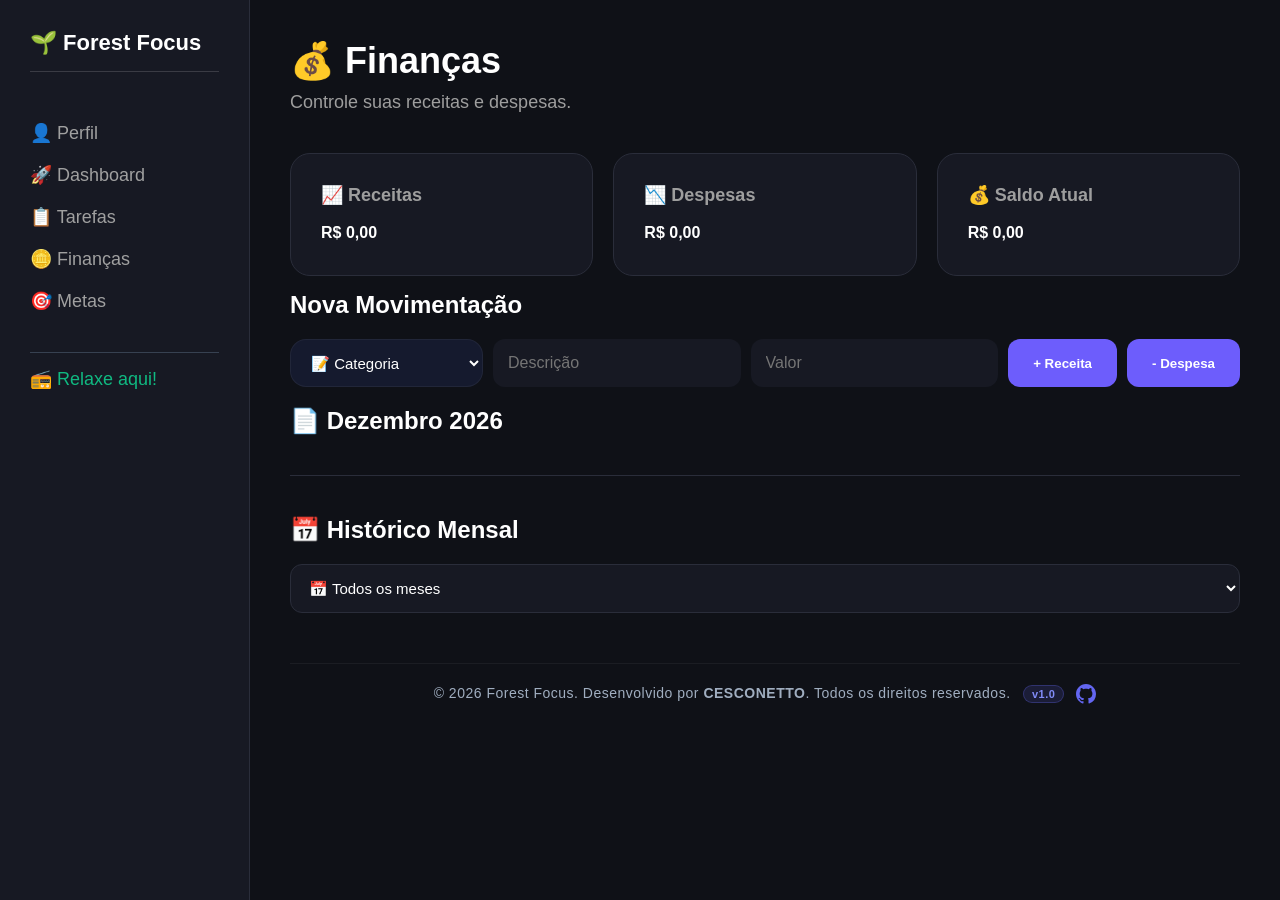
==== pages/financas.html @ 8138f06d "Versao 1.0 Forest Focus" ====
<!DOCTYPE html>
<html lang="pt-BR">
<head>
  <meta charset="UTF-8">
  <meta name="viewport" content="width=device-width, initial-scale=1.0">
  <title>Finanças - Forest Focus</title>
  <link rel="icon" type="image/png" href="../assets/img/favicon.png">
  <link rel="stylesheet" href="../assets/css/style.css">
</head>
<body>

  <div class="container">

    <aside class="sidebar">
      <h2>🌱 Forest Focus</h2>
      <nav>
        <a href="perfil.html">👤 Perfil</a>
        <a href="index.html">🚀 Dashboard</a>
        <a href="tarefas.html">📋 Tarefas</a>
        <a href="financas.html">🪙 Finanças</a>
        <a href="metas.html">🎯 Metas</a>

        <a href="https://www.youtube.com/watch?v=WpcsGddAj6o" target="_blank" style="margin-top: 20px; color: #10b981; border-top: 1px solid #374151; padding-top: 15px;">
          📻 Relaxe aqui!
        </a>
      </nav>
    </aside>

    <main class="main-content">
      <header>
        <h1>💰 Finanças</h1>
        <p>Controle suas receitas e despesas.</p>
      </header>

      <section class="cards">
        <div class="card">
          <h3>📈 Receitas</h3>
          <p id="incomeTotal">R$ 0,00</p>
        </div>
        <div class="card">
          <h3>📉 Despesas</h3>
          <p id="expenseTotal">R$ 0,00</p>
        </div>
        <div class="card">
          <h3>💰 Saldo Atual</h3>
          <p id="financeBalance">R$ 0,00</p>
        </div>
      </section>

      <section class="tasks">
        <h2>Nova Movimentação</h2>
        <div class="task-input">
          <select id="financeCategory">
            <option value="" selected disabled>📝 Categoria</option>
            <option value="Salário">💰 Salário</option>
            <option value="Extra">💵 Ganhos extras</option>
            <option value="Investimentos">📊 Investimentos</option>
            <option value="Fixo">🎯 Contas fixas</option>
            <option value="Moradia">🏠 Moradia</option>
            <option value="Mercado">🛒 Mercado</option>
            <option value="Alimentação">🍔 Alimentação</option>
            <option value="Saúde">❤️ Saúde</option>
            <option value="Educação">🎓 Educação</option>
            <option value="Transporte">🚌 Transporte</option>
            <option value="Lazer">🎮 Lazer</option>
            <option value="Pix">💲 Pix</option>
            <option value="Cartão de crédito">💳 Cartão de crédito</option>
            <option value="Outros">📦 Outros</option>
          </select>
          
          <input type="text" id="financeDescription" placeholder="Descrição">
          <input type="number" id="financeValue" placeholder="Valor">
          
          <button type="button" onclick="addIncome()">+ Receita</button>
          <button type="button" onclick="addExpense()">- Despesa</button>
        </div>
      </section>  

      <section class="tasks">
        <h2 id="currentMonthTitle">📄 Últimos Lançamentos</h2>
        <div id="financeHistory"></div>
        <button id="toggleFinanceHistory" onclick="toggleFinanceHistory()">
          <span id="toggleFinanceIcon">▼</span>
          <span id="toggleFinanceText">Mostrar mais</span>
        </button>
      </section>

      <div class="section-divider"></div>

      <section class="tasks">
        <h2>📅 Histórico Mensal</h2>
        <select id="monthFilter" onchange="renderMonthlyHistory()">
          <option value="all">📅 Todos os meses</option>
        </select>
        <div id="monthlyHistory"></div>
      </section>

      <footer class="main-footer" style="display: flex; justify-content: center; align-items: center; gap: 12px; padding: 20px 0; margin-top: 30px; border-top: 1px solid rgba(255,255,255,0.05); flex-wrap: wrap; text-align: center;">
        <p style="margin: 0; color: #a0aec0; font-size: 14px;">
          &copy; 2026 Forest Focus. Desenvolvido por <strong>CESCONETTO</strong>. Todos os direitos reservados.
          <span style="display: inline-block; margin-left: 8px; font-size: 11px; background: rgba(99, 102, 241, 0.15); color: #818cf8; padding: 2px 8px; border-radius: 12px; font-weight: 600; border: 1px solid rgba(99, 102, 241, 0.3);">v1.0</span>
        </p>
        
        <a href="https://github.com/ViniCesco" target="_blank" title="Ver meu GitHub" style="display: flex; align-items: center; text-decoration: none; transition: transform 0.2s ease;" onmouseover="this.style.transform='translateY(-2px)'" onmouseout="this.style.transform='translateY(0)'">
          <svg height="20" width="20" viewBox="0 0 16 16" fill="#6366f1" style="cursor: pointer; transition: fill 0.2s;" onmouseover="this.style.fill='#818cf8'" onmouseout="this.style.fill='#6366f1'">
            <path d="M8 0C3.58 0 0 3.58 0 8c0 3.54 2.29 6.53 5.47 7.59.4.07.55-.17.55-.38 0-.19-.01-.82-.01-1.49-2.01.37-2.53-.49-2.69-.94-.09-.23-.48-.94-.82-1.13-.28-.15-.68-.52-.01-.53.63-.01 1.08.58 1.23.82.72 1.21 1.87.87 2.33.66.07-.52.28-.87.51-1.07-1.78-.2-3.64-.89-3.64-3.95 0-.87.31-1.59.82-2.15-.08-.2-.36-1.02.08-2.12 0 0 .67-.21 2.2.82.64-.18 1.32-.27 2-.27.68 0 1.36.09 2 .27 1.53-1.04 2.2-.82 2.2-.82.44 1.1.16 1.92.08 2.12.51.56.82 1.27.82 2.15 0 3.07-1.87 3.75-3.65 3.95.29.25.54.73.54 1.48 0 1.07-.01 1.93-.01 2.2 0 .21.15.46.55.38A8.013 8.013 0 0016 8c0-4.42-3.58-8-8-8z"></path>
          </svg>
        </a>
      </footer>

    </main>
  </div>

  <script src="../assets/js/financas.js"></script>
</body>
</html>
---- assets/css/style.css ----
/* ========================================
   1. CONFIGURAÇÕES GERAIS E VARIÁVEIS
======================================== */
:root {
  --bg-main: #0f1117;
  --bg-card: #171923;
  --bg-select: #151a2e;
  --border-color: #2a2d3a;
  --primary: #4f46e5;
  --primary-hover: #6d5dfc;
  --success: #22c55e;
  --danger: #ef4444;
  --text-white: #ffffff;
  --text-muted: #a0a0a0;
  --text-label: #9e9e9e;
}

* {
  margin: 0;
  padding: 0;
  box-sizing: border-box;
  font-family: Arial, sans-serif;
}

body {
  background: var(--bg-main);
  color: var(--text-white);
}

.section-divider, hr {
  width: 100%;
  height: 1px;
  background: var(--border-color);
  border: none;
  margin: 40px 0;
}

hr {
  margin: 15px 0;
}

/* ========================================
   2. ESTRUTURA BASE E SIDEBAR
======================================== */
.container {
  display: flex;
  min-height: 100vh;
}

.main-content {
  flex: 1;
  padding: 40px;
}

header {
  margin-bottom: 40px;
}

header h1 {
  font-size: 36px;
  margin-bottom: 10px;
}

header p {
  color: var(--text-label);
  font-size: 18px;
}

.sidebar {
  width: 250px;
  background: var(--bg-card);
  padding: 30px;
  border-right: 1px solid var(--border-color);
}

.sidebar h2 {
  font-size: 22px;
  color: #ffffff;
  font-weight: 700;
  margin-bottom: 50px;
  white-space: nowrap;
  padding-bottom: 15px;
  border-bottom: 1px solid rgba(255, 255, 255, 0.15);
  display: block;
}

.sidebar nav {
  display: flex;
  flex-direction: column;
  gap: 20px;
}

.sidebar a {
  text-decoration: none;
  color: var(--text-muted);
  font-size: 18px;
  transition: transform 0.3s ease, color 0.3s ease;
}

.sidebar a:hover {
  color: var(--text-white);
  transform: translateX(5px);
}

/* ========================================
   3. CARDS DO PAINEL (DASHBOARD & METAS)
======================================== */
.cards {
  display: grid;
  grid-template-columns: repeat(3, 1fr);
  gap: 20px;
}

.card {
  background: var(--bg-card);
  padding: 30px;
  border-radius: 20px;
  border: 1px solid var(--border-color);
  transition: transform 0.3s ease, border-color 0.3s ease;
}

.card:hover {
  transform: translateY(-5px);
  border-color: var(--primary);
}

.card h3 {
  color: var(--text-label);
  margin-bottom: 15px;
  font-size: 18px;
}

.card p {
  font-weight: bold;
  line-height: 1.5;
}

.card-wide {
  grid-column: span 3;
}

.meta-empty {
  text-align: center;
  margin-top: 30px;
  color: var(--text-label);
}

/* ========================================
   4. FORMULÁRIOS E CAMPOS DE ENTRADA
======================================== */
.tasks {
  margin-top: 15px;
}

.tasks h2 {
  margin-bottom: 20px;
}

.task-input {
  display: flex;
  gap: 10px;
  margin-bottom: 20px;
}

.task-input input {
  flex: 1;
  padding: 15px;
  border: none;
  border-radius: 12px;
  background: var(--bg-card);
  color: var(--text-white);
  font-size: 16px;
}

.task-input input:focus {
  outline: 2px solid var(--primary);
}

.task-input select, 
#taskCategory, 
#taskPriority {
  height: 48px;
  padding: 0 16px;
  border: 1px solid rgba(255, 255, 255, 0.05);
  border-radius: 16px;
  background: var(--bg-select);
  color: var(--text-white);
  font-size: 15px;
  min-width: 180px;
  outline: none;
  cursor: pointer;
  transition: background 0.2s ease;
}

#taskPriority {
  min-width: 170px;
}

.task-input select:hover, 
#taskCategory:hover {
  background: #1b2240;
}

#taskCategory:focus {
  box-shadow: 0 0 0 2px rgba(109, 93, 252, 0.3);
}

.task-input button {
  height: 48px;
  padding: 0 25px;
  border: none;
  border-radius: 12px;
  background: var(--primary-hover);
  color: var(--text-white);
  font-weight: 600;
  cursor: pointer;
  transition: transform 0.3s ease;
}

.task-input button:hover {
  transform: scale(1.03);
}

/* ========================================
   5. LISTAGEM DE TAREFAS E CONTEÚDO
======================================== */
#taskList {
  list-style: none;
}

#taskList li {
  background: var(--bg-card);
  border: 1px solid var(--border-color);
  padding: 15px;
  border-radius: 12px;
  margin-bottom: 10px;
  display: flex;
  justify-content: space-between;
  align-items: center;
  transition: border-color 0.3s ease;
}

#taskList li:hover {
  border-color: var(--primary);
}

.check-container {
  display: flex;
  align-items: center;
  gap: 10px;
  cursor: pointer;
}

.check-container input {
  width: 18px;
  height: 18px;
}

.completed, .done {
  text-decoration: line-through;
  opacity: 0.5;
}

.task-tags {
  display: flex;
  gap: 6px;
  margin-bottom: 6px;
}

.task-category {
  display: inline-block;
  padding: 4px 10px;
  border-radius: 20px;
  background: rgba(124, 92, 255, 0.15);
  color: #a78bfa;
  font-size: 11px;
  font-weight: 600;
}

.task-priority {
  display: inline-block;
  padding: 4px 10px;
  border-radius: 20px;
  background: rgba(255, 255, 255, 0.08);
  font-size: 11px;
  font-weight: 600;
}

.task-actions {
  display: flex;
  gap: 10px;
}

.task-actions button, 
#taskList button {
  background: transparent;
  border: none;
  cursor: pointer;
  font-size: 18px;
  margin-left: 5px;
  transition: transform 0.2s ease;
}

#taskList button:hover {
  transform: scale(1.2);
}

/* ========================================
   6. MÓDULO GAMIFICAÇÃO & JARDIM FLORESTA
======================================= */
.progress-bar {
  width: 100%;
  height: 10px;
  margin-top: 15px;
  background: var(--border-color);
  border-radius: 999px;
  overflow: hidden;
}

#progressFill {
  width: 0%;
  height: 100%;
  background: var(--primary);
  transition: width 0.3s ease;
}

#plantStage {
  font-size: 56px;
  margin: 15px 0;
  text-align: center;
}

#plantProgress {
  margin-top: 5px;
  color: var(--text-muted);
  font-size: 16px;
  text-align: center;
}

#gardenArea {
  display: none;
  margin-top: 15px;
  font-size: 28px;
  line-height: 1.8;
}

#treeCounter, #levelText {
  font-size: 32px;
  text-align: center;
}

#levelFill {
  width: 0%;
  height: 100%;
  background: gold;
  transition: width 0.3s ease;
}

#xpText {
  font-size: 14px;
  text-align: center;
  margin-top: 10px;
  color: var(--text-muted);
}

#newDayButton, #toggleGardenButton {
  border: none;
  padding: 12px 20px;
  border-radius: 12px;
  color: var(--text-white);
  font-weight: bold;
  cursor: pointer;
  transition: transform 0.3s ease, opacity 0.3s ease;
}

#newDayButton {
  background: var(--success);
  margin-bottom: 20px;
}

#toggleGardenButton {
  width: 100%;
  margin-top: 15px;
  background: var(--primary);
}

#newDayButton:hover, #toggleGardenButton:hover {
  transform: translateY(-2px);
  opacity: 0.9;
}

/* ========================================
   7. MÓDULO FINANCEIRO
======================================== */
#monthFilter {
  width: 100%;
  padding: 14px;
  margin-bottom: 20px;
  border: 1px solid var(--border-color);
  border-radius: 12px;
  background: var(--bg-card);
  color: var(--text-white);
  font-size: 15px;
}

#monthFilter:focus {
  outline: none;
  border-color: var(--primary);
}

#financeMonth {
  color: var(--text-muted);
  font-size: 14px;
  margin-bottom: 10px;
}

.finance-label {
  color: #777;
  font-size: 13px;
  margin-top: 10px;
}

#balanceText {
  font-size: 30px;
  font-weight: bold;
  margin: 10px 0;
}

.finance-summary {
  border-top: 1px solid var(--border-color);
  margin-top: 15px;
  padding-top: 15px;
}

.income, #incomeText, .income-value {
  color: var(--success);
}

.expense, #expenseText, .expense-value {
  color: var(--danger);
}

#incomeText {
  margin-bottom: 8px;
}

.finance-description {
  color: var(--text-white);
  font-weight: bold;
  display: block;
}

.finance-date {
  color: var(--text-label);
  font-size: 12px;
  display: block;
  margin-top: 4px;
}

.income-value, .expense-value {
  font-weight: bold;
  display: block;
  margin-top: 10px;
}

#financeHistory {
  margin-top: 20px;
}

#financeHistory li {
  list-style: none;
  background: var(--bg-card);
  border: 1px solid var(--border-color);
  border-radius: 12px;
  padding: 15px;
  margin-bottom: 10px;
  display: flex;
  justify-content: space-between;
  align-items: center;
}

.delete-finance {
  background: transparent;
  border: none;
  color: var(--danger);
  cursor: pointer;
  font-size: 18px;
}

.month-card {
  background: var(--bg-card);
  border: 1px solid var(--border-color);
  border-radius: 15px;
  padding: 20px;
  margin-bottom: 15px;
}

.month-card h3 { margin-bottom: 10px; }
.month-card p { margin: 5px 0; }

.month-card summary, .smart-guide summary {
  cursor: pointer;
  color: var(--text-muted);
  user-select: none;
}

.month-card summary { margin-top: 10px; }

.month-details {
  margin-top: 15px;
}

.month-details p, .history-line {
  margin-bottom: 10px;
}

.history-line {
  display: flex;
  align-items: center;
  gap: 8px;
  margin: 8px 0;
  color: var(--text-white);
  font-size: 14px;
}

#toggleFinanceHistory {
  width: 100%;
  margin-top: 15px;
  padding: 12px 16px;
  background: var(--bg-card);
  border: 1px solid var(--border-color);
  color: var(--text-muted);
  border-radius: 12px;
  cursor: pointer;
  display: flex;
  align-items: center;
  justify-content: center;
  gap: 8px;
  font-weight: bold;
  transition: border-color 0.3s ease, color 0.3s ease, transform 0.3s ease;
}

#toggleFinanceHistory:hover {
  border-color: var(--primary);
  color: var(--text-white);
  transform: translateY(-2px);
}

/* ========================================
   8. COMPONENTES EXTRA (MÉTODO SMART)
======================================== */
.smart-guide {
  margin-top: 15px;
  margin-bottom: 40px;
  color: var(--text-muted);
}

.smart-content {
  margin-top: 10px;
  padding: 15px;
  border-radius: 12px;
  background: var(--bg-card);
  border: 1px solid var(--border-color);
}

/* ========================================
   9. RESPONSIVIDADE (MEDIA QUERIES)
======================================== */
@media (max-width: 1200px) {
  .cards {
    grid-template-columns: repeat(2, 1fr);
  }
}

@media (max-width: 768px) {
  .container {
    flex-direction: column;
  }

  .sidebar {
    width: 100%;
    border-right: none;
    border-bottom: 1px solid var(--border-color);
  }

  .cards {
    grid-template-columns: 1fr;
  }
  
  .card-wide {
    grid-column: span 1;
  }

  .task-input {
    flex-direction: column;
  }
  
  .task-input select, 
  #taskCategory, 
  #taskPriority {
    width: 100%;
  }
}

/* ========================================
   10. ESTILIZAÇÃO DO RODAPÉ (FOOTER)
======================================== */
.main-footer {
  margin-top: 40px;
  padding: 20px 0;
  border-top: 1px solid rgba(255, 255, 255, 0.05);
  text-align: center;
  width: 100%;
}

.main-footer p {
  color: #64748b;
  font-size: 14px;
  letter-spacing: 0.5px;
}

/* ==========================================
   11. SISTEMA DE AVATAR DO PERFIL 
========================================== */
.avatar-circle {
  width: 80px;
  height: 80px;
  background-color: #1f2937;
  border-radius: 50%;
  display: flex;
  align-items: center;
  justify-content: center;
  font-size: 42px;
  border: 2px solid #374151;
  transition: transform 0.2s ease;
}

.btn-mudar-foto {
  background-color: #374151;
  color: #ffffff;
  border: none;
  padding: 4px 10px;
  border-radius: 6px;
  font-size: 12px;
  cursor: pointer;
  transition: background 0.2s ease;
}

.btn-mudar-foto:hover {
  background-color: #4b5563;
}

.avatar-modal {
  display: none; 
  padding: 20px; 
  background-color: #1f2937; 
  border: 1px solid #374151;
  border-radius: 12px; 
  margin-top: 15px;
  margin-bottom: 20px;
  box-shadow: 0 4px 6px -1px rgba(0, 0, 0, 0.5);
}

.avatar-options {
  font-size: 36px; 
  display: flex; 
  gap: 20px; 
  justify-content: center;
}

.avatar-options span {
  cursor: pointer;
  transition: transform 0.2s ease;
}

.avatar-options span:hover, .avatar-circle:hover {
  transform: scale(1.15);
}
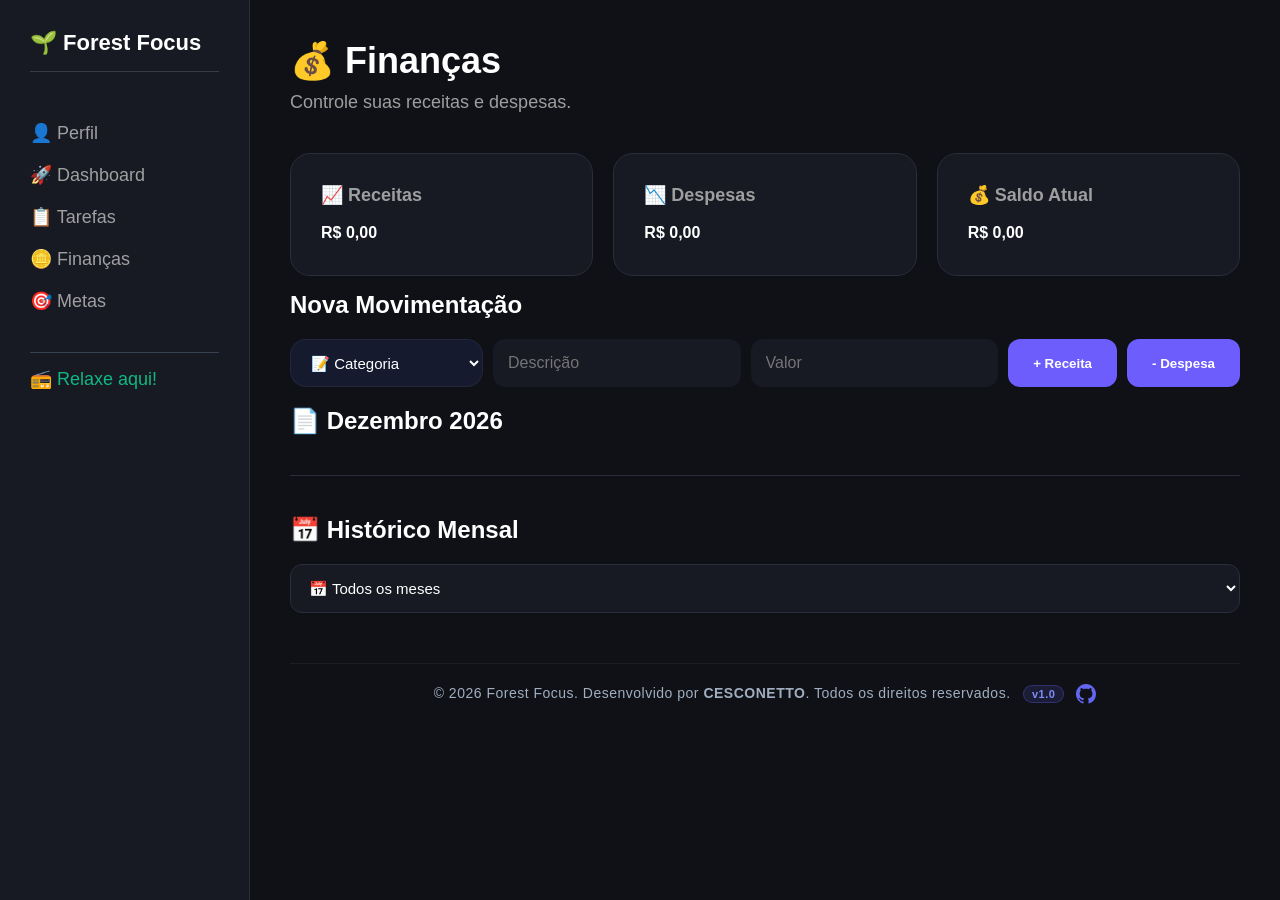
==== commit 033cd70a: "Estrutura ajustada para GitHub Pages" ====
--- a/pages/financas.html
+++ b/pages/financas.html
@@ -15,7 +15,7 @@
       <h2>🌱 Forest Focus</h2>
       <nav>
         <a href="perfil.html">👤 Perfil</a>
-        <a href="index.html">🚀 Dashboard</a>
+        <a href="../index.html">🚀 Dashboard</a>
         <a href="tarefas.html">📋 Tarefas</a>
         <a href="financas.html">🪙 Finanças</a>
         <a href="metas.html">🎯 Metas</a>
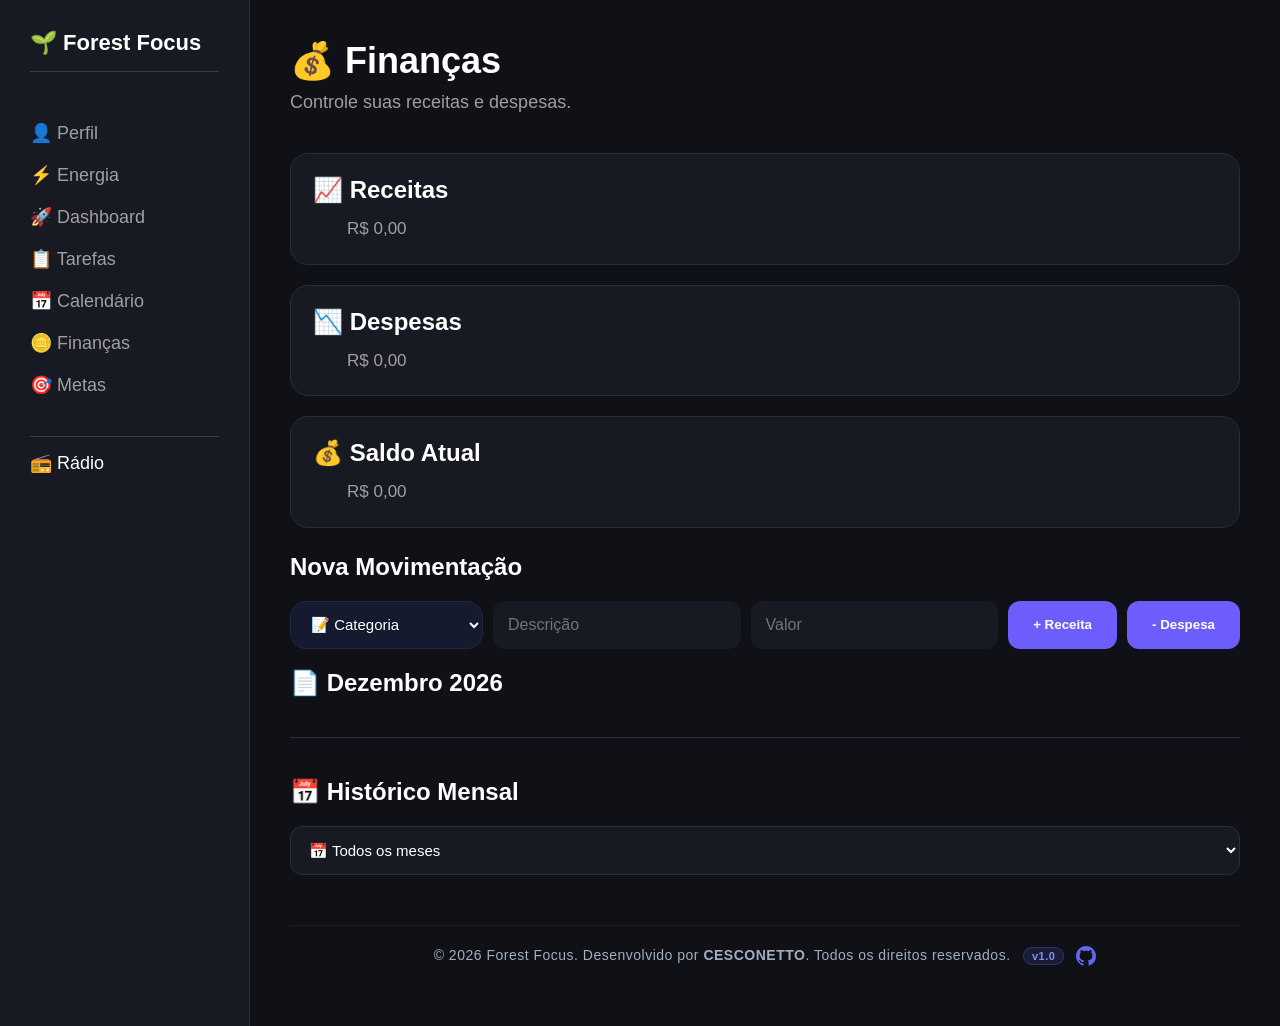
==== commit c84b04d4: "Forest Focos 1.5v" ====
--- a/pages/financas.html
+++ b/pages/financas.html
@@ -13,15 +13,21 @@
 
     <aside class="sidebar">
       <h2>🌱 Forest Focus</h2>
+
+      <button class="menu-toggle" aria-label="Abrir menu">
+        Menu <span class="menu-icon">❯</span>
+      </button>
+
       <nav>
         <a href="perfil.html">👤 Perfil</a>
+        <a href="energia.html">⚡ Energia</a>
         <a href="../index.html">🚀 Dashboard</a>
         <a href="tarefas.html">📋 Tarefas</a>
+        <a href="calendario.html">📅 Calendário</a>
         <a href="financas.html">🪙 Finanças</a>
         <a href="metas.html">🎯 Metas</a>
-
-        <a href="https://www.youtube.com/watch?v=WpcsGddAj6o" target="_blank" style="margin-top: 20px; color: #10b981; border-top: 1px solid #374151; padding-top: 15px;">
-          📻 Relaxe aqui!
+        <a href="https://youtu.be/IvgZ4maSn4c" target="_blank" style="margin-top: 20px; color: #ffffff; border-top: 1px solid #374151; padding-top: 15px;">
+          📻 Rádio
         </a>
       </nav>
     </aside>
@@ -90,7 +96,7 @@
       <section class="tasks">
         <h2>📅 Histórico Mensal</h2>
         <select id="monthFilter" onchange="renderMonthlyHistory()">
-          <option value="all">📅 Todos os meses</option>
+          <option value="all">↘️ Todos os meses</option>
         </select>
         <div id="monthlyHistory"></div>
       </section>
--- a/assets/css/style.css
+++ b/assets/css/style.css
@@ -105,44 +105,54 @@
 /* ========================================
    3. CARDS DO PAINEL (DASHBOARD & METAS)
 ======================================== */
+/* --- AJUSTES DO DASHBOARD GRID --- */
+
+/* Garante que a seção principal limpe estilos antigos de grid global */
 .cards {
-  display: grid;
-  grid-template-columns: repeat(3, 1fr);
-  gap: 20px;
-}
-
-.card {
-  background: var(--bg-card);
-  padding: 30px;
-  border-radius: 20px;
-  border: 1px solid var(--border-color);
-  transition: transform 0.3s ease, border-color 0.3s ease;
-}
-
-.card:hover {
-  transform: translateY(-5px);
-  border-color: var(--primary);
-}
-
-.card h3 {
-  color: var(--text-label);
-  margin-bottom: 15px;
-  font-size: 18px;
-}
-
-.card p {
-  font-weight: bold;
-  line-height: 1.5;
-}
-
-.card-wide {
-  grid-column: span 3;
-}
-
-.meta-empty {
-  text-align: center;
-  margin-top: 30px;
-  color: var(--text-label);
+    display: flex !important;
+    flex-direction: column !important;
+    gap: 20px !important;
+    width: 100%;
+}
+
+/* Força os cards internos a respeitarem a altura interna e layouts flex/grid */
+.card-dash {
+    background: #1e1e2f; /* Mantém o fundo padrão escuro */
+    border: 1px solid rgba(255, 255, 255, 0.05);
+    border-radius: 12px;
+    transition: transform 0.2s ease, box-shadow 0.2s ease;
+}
+
+/* Efeito de Hover sutil padrão para os novos blocos */
+.card-dash:hover {
+    transform: translateY(-2px);
+    box-shadow: 0 8px 20px rgba(0, 0, 0, 0.2);
+}
+
+/* Responsividade básica para telas menores (Notebooks e Tablets) */
+@media (max-width: 900px) {
+    .card-dash[style*="grid-template-columns: repeat(3, 1fr)"],
+    div[style*="grid-template-columns: repeat(3, 1fr)"] {
+        grid-template-columns: 1fr !important;
+        gap: 15px !important;
+    }
+    
+    div[style*="grid-template-columns: repeat(2, 1fr)"] {
+        grid-template-columns: 1fr !important;
+        gap: 15px !important;
+    }
+    
+    /* Remove as bordas laterais do topo unificado no mobile */
+    .metric-item {
+        border-right: none !important;
+        border-bottom: 1px solid rgba(255, 255, 255, 0.05);
+        padding-bottom: 15px !important;
+        margin-bottom: 10px;
+    }
+    .metric-item:last-child {
+        border-bottom: none !important;
+        padding-bottom: 0 !important;
+    }
 }
 
 /* ========================================
@@ -564,41 +574,11 @@
 }
 
 /* ========================================
-   9. RESPONSIVIDADE (MEDIA QUERIES)
+   9. RESPONSIVIDADE DESKTOP/TABLET INTERMEDIÁRIO
 ======================================== */
 @media (max-width: 1200px) {
   .cards {
     grid-template-columns: repeat(2, 1fr);
-  }
-}
-
-@media (max-width: 768px) {
-  .container {
-    flex-direction: column;
-  }
-
-  .sidebar {
-    width: 100%;
-    border-right: none;
-    border-bottom: 1px solid var(--border-color);
-  }
-
-  .cards {
-    grid-template-columns: 1fr;
-  }
-  
-  .card-wide {
-    grid-column: span 1;
-  }
-
-  .task-input {
-    flex-direction: column;
-  }
-  
-  .task-input select, 
-  #taskCategory, 
-  #taskPriority {
-    width: 100%;
   }
 }
 
@@ -675,4 +655,660 @@
 
 .avatar-options span:hover, .avatar-circle:hover {
   transform: scale(1.15);
+}
+
+/* ========================================
+   12. RESPONSIVIDADE MOBILE OTIMIZADA (COM MENU RECOLHÍVEL)
+======================================== */
+
+@media (max-width: 768px) {
+  /* ... (mantenha suas regras de .container e .main-content aqui) ... */
+
+  .sidebar {
+    width: 100%;
+    padding: 15px;
+    border-right: none;
+    border-bottom: 1px solid rgba(255, 255, 255, 0.05);
+    position: sticky;
+    top: 0;
+    z-index: 999;
+    background: #1e1e2f; 
+    box-sizing: border-box;
+  }
+
+  .sidebar h2 {
+    display: none; /* Esconde o título fixo para economizar espaço no mobile */
+  }
+
+  /* Estilo do botão de expansão do menu */
+  .menu-toggle {
+    display: flex !important;
+    justify-content: space-between;
+    align-items: center;
+    width: 100%;
+    padding: 12px 15px;
+    background: rgba(255, 255, 255, 0.05);
+    border: 1px solid rgba(255, 255, 255, 0.1);
+    border-radius: 8px;
+    color: #fff;
+    font-size: 16px;
+    font-weight: 600;
+    cursor: pointer;
+    box-sizing: border-box;
+  }
+
+  .menu-toggle .menu-icon {
+    transition: transform 0.3s ease;
+    font-size: 14px;
+    color: #a78bfa;
+  }
+
+  /* Oculta as opções de navegação por padrão no mobile */
+  .sidebar nav {
+    display: none !important; 
+    grid-template-columns: repeat(2, 1fr); 
+    gap: 10px;
+    width: 100%;
+    margin-top: 10px;
+  }
+
+  /* TRUQUE CSS: Quando o botão ou a própria barra recebe o clique/foco, o menu abre! */
+  .sidebar:focus-within nav {
+    display: grid !important;
+  }
+
+  /* Rotaciona a seta para baixo "▼" quando o menu estiver aberto */
+  .sidebar:focus-within .menu-toggle .menu-icon {
+    transform: rotate(90deg);
+  }
+
+  /* Estilização interna dos links do menu */
+  .sidebar a, 
+  .sidebar nav a {
+    font-size: 13px;
+    display: flex !important;
+    align-items: center;
+    justify-content: center;
+    gap: 8px;
+    padding: 12px 8px;
+    background: rgba(255, 255, 255, 0.03);
+    border-radius: 8px;
+    border: 1px solid rgba(255, 255, 255, 0.05);
+    text-align: center;
+    text-decoration: none;
+    margin: 0 !important;
+    box-sizing: border-box;
+    color: #fff;
+  }
+
+  .sidebar nav a[href*="youtube.com"] {
+    border: 1px solid rgba(16, 185, 129, 0.3) !important;
+    background: rgba(16, 185, 129, 0.05) !important;
+  }
+
+  .sidebar nav::after {
+    display: none !important;
+  }
+
+  /* ... (mantenha o restante das suas regras do @media: .cards, .task-input, etc) ... */
+}
+
+/* Oculta o botão de menu nas telas de Computador/Desktop */
+@media (min-width: 769px) {
+  .menu-toggle {
+    display: none !important;
+  }
+}
+
+/* ========================================
+   13. MÓDULO CALENDÁRIO
+======================================== */
+
+.calendar-header{
+    display:flex;
+    justify-content:space-between;
+    align-items:center;
+    margin-bottom:20px;
+    gap:20px;
+}
+
+.calendar-header h2{
+    flex:1;
+    text-align:center;
+    font-size:28px;
+    color:var(--text-white);
+}
+
+.calendar-header button,
+#todayButton{
+    background:var(--bg-card);
+    border:1px solid var(--border-color);
+    color:var(--text-white);
+    padding:12px 18px;
+    border-radius:12px;
+    cursor:pointer;
+    transition:.25s;
+    font-size:15px;
+    font-weight:600;
+}
+
+.calendar-header button:hover,
+#todayButton:hover{
+    border-color:var(--primary);
+    background:var(--primary);
+    transform:translateY(-2px);
+}
+
+#todayButton{
+    margin-bottom:20px;
+}
+
+.calendar-weekdays{
+    display:grid;
+    grid-template-columns:repeat(7,1fr);
+    margin-bottom:10px;
+    text-align:center;
+    color:var(--text-label);
+    font-weight:bold;
+}
+
+.calendar-grid{
+    display:grid;
+    grid-template-columns:repeat(7,1fr);
+    gap:10px;
+}
+
+.calendar-day{
+    background:var(--bg-card);
+    border:1px solid var(--border-color);
+    border-radius:16px;
+    min-height:120px;
+    padding:12px;
+    cursor:pointer;
+    transition:.25s;
+    position:relative;
+    display:flex;
+    flex-direction:column;
+}
+
+.calendar-day:hover{
+    border-color:var(--primary);
+    transform:translateY(-3px);
+}
+
+.calendar-day-number{
+    font-size:18px;
+    font-weight:bold;
+}
+
+.calendar-other-month{
+    opacity:.35;
+}
+
+.calendar-today{
+    border:2px solid var(--primary);
+    box-shadow:0 0 15px rgba(79,70,229,.25);
+}
+
+.event-dots{
+    display:flex;
+    flex-wrap:wrap;
+    gap:5px;
+    margin-top:10px;
+}
+
+.event-dot{
+    width:8px;
+    height:8px;
+    background:var(--success);
+    border-radius:50%;
+}
+
+.event-preview{
+    margin-top:8px;
+    font-size:12px;
+    color:var(--text-muted);
+    overflow:hidden;
+    text-overflow:ellipsis;
+    white-space:nowrap;
+}
+
+#eventList{
+    margin-top:20px;
+}
+
+.event-card{
+    background:var(--bg-card);
+    border:1px solid var(--border-color);
+    border-radius:15px;
+    padding:18px;
+    margin-bottom:15px;
+    transition:.25s;
+}
+
+.event-card:hover{
+    border-color:var(--primary);
+}
+
+.event-card h3{
+    margin-bottom:8px;
+    font-size:19px;
+}
+
+.event-info{
+    color:var(--text-muted);
+    font-size:14px;
+    margin:5px 0;
+}
+
+.event-description{
+    margin-top:12px;
+    line-height:1.5;
+}
+
+.event-actions{
+    display:flex;
+    justify-content:flex-end;
+    gap:10px;
+    margin-top:18px;
+}
+
+.event-actions button{
+    background:none;
+    border:none;
+    cursor:pointer;
+    font-size:18px;
+    transition:.2s;
+}
+
+.event-actions button:hover{
+    transform:scale(1.2);
+}
+
+.empty-events{
+    text-align:center;
+    color:var(--text-muted);
+    padding:35px;
+    background:var(--bg-card);
+    border:1px dashed var(--border-color);
+    border-radius:15px;
+}
+
+@media(max-width:900px){
+
+    .calendar-grid{
+        gap:6px;
+    }
+
+    .calendar-day{
+        min-height:85px;
+        padding:8px;
+    }
+
+    .calendar-day-number{
+        font-size:15px;
+    }
+
+    .calendar-header{
+        flex-wrap:wrap;
+    }
+
+    .calendar-header h2{
+        order:-1;
+        width:100%;
+        margin-bottom:10px;
+        font-size:22px;
+    }
+
+    .calendar-weekdays{
+        font-size:12px;
+    }
+
+}
+
+/* ========================================
+   14. EVENTOS CONCLUÍDOS
+======================================== */
+
+.event-completed{
+
+    opacity:.55;
+
+    border-color:#22c55e;
+
+}
+
+.event-completed h3{
+
+    text-decoration:line-through;
+
+    color:#22c55e;
+
+}
+
+.event-actions{
+
+    margin-top:18px;
+
+    display:flex;
+
+    justify-content:space-between;
+
+    align-items:center;
+
+}
+
+.event-actions label{
+
+    display:flex;
+
+    align-items:center;
+
+    gap:8px;
+
+    cursor:pointer;
+
+    user-select:none;
+
+}
+
+.event-actions input{
+
+    width:18px;
+
+    height:18px;
+
+    cursor:pointer;
+
+}
+
+.event-actions button{
+
+    background:none;
+
+    border:none;
+
+    font-size:20px;
+
+    cursor:pointer;
+
+    transition:.2s;
+
+}
+
+.event-actions button:hover{
+
+    transform:scale(1.2);
+
+}
+
+.edit-btn,
+.delete-btn{
+
+    background:none;
+    border:none;
+
+    font-size:20px;
+
+    cursor:pointer;
+
+    transition:.2s;
+
+    margin-left:8px;
+
+}
+
+.edit-btn:hover{
+
+    transform:scale(1.15);
+
+}
+
+.delete-btn{
+
+    color:#ef4444;
+
+}
+
+.delete-btn:hover{
+
+    transform:scale(1.15);
+
+    color:#dc2626;
+
+}
+
+.event-buttons{
+
+    display:flex;
+    gap:8px;
+
+}
+
+.edit-btn,
+.delete-btn{
+
+    width:34px;
+    height:34px;
+
+    border:none;
+    border-radius:8px;
+
+    cursor:pointer;
+
+    font-size:18px;
+
+    transition:.2s;
+
+}
+
+.edit-btn{
+
+    background:#3b82f620;
+
+}
+
+.edit-btn:hover{
+
+    background:#3b82f650;
+
+}
+
+.delete-btn{
+
+    background:#ef444420;
+    color:#ef4444;
+
+}
+
+.delete-btn:hover{
+
+    background:#ef444450;
+
+}
+
+/* ========================================
+   15. MÓDULO ESTADO DE ENERGIA E FOCO
+======================================== */
+
+.mood-selector {
+    display: grid;
+    grid-template-columns: repeat(auto-fit, minmax(160px, 1fr));
+    gap: 15px;
+    margin-top: 20px;
+}
+
+.mood-btn {
+    background: var(--bg-card);
+    border: 1px solid var(--border-color);
+    border-radius: 16px;
+    padding: 16px;
+    cursor: pointer;
+    display: flex;
+    flex-direction: column;
+    align-items: center;
+    gap: 10px;
+    transition: all 0.25s cubic-bezier(0.4, 0, 0.2, 1);
+}
+
+.mood-btn:hover {
+    border-color: var(--primary);
+    transform: translateY(-3px);
+    box-shadow: 0 4px 12px rgba(0, 0, 0, 0.1);
+}
+
+.mood-btn.selected {
+    border-color: #22c55e;
+    background: rgba(34, 197, 94, 0.1);
+    box-shadow: 0 0 15px rgba(34, 197, 94, 0.2);
+    transform: scale(1.02);
+}
+
+.mood-emoji {
+    font-size: 28px;
+}
+
+.mood-label {
+    font-size: 14px;
+    font-weight: 600;
+    color: var(--text-white);
+    text-align: center;
+}
+
+.mood-history-list {
+    display: flex;
+    flex-direction: column;
+    gap: 12px;
+    margin-top: 15px;
+}
+
+.mood-history-item {
+    background: var(--bg-card);
+    border: 1px solid var(--border-color);
+    border-radius: 12px;
+    padding: 14px 20px;
+    display: flex;
+    justify-content: space-between;
+    align-items: center;
+    gap: 15px;
+    transition: border-color 0.2s;
+}
+
+.mood-history-item:hover {
+    border-color: var(--border-color);
+}
+
+.mood-history-main {
+    display: flex;
+    align-items: center;
+    gap: 12px;
+}
+
+.mood-history-status {
+    font-weight: bold;
+    color: var(--text-white);
+    font-size: 15px;
+}
+
+.mood-history-note {
+    font-size: 13px;
+    color: var(--text-muted);
+    font-style: italic;
+}
+
+.mood-history-date {
+    font-size: 13px;
+    color: var(--text-label);
+    white-space: nowrap;
+}
+
+@media (max-width: 600px) {
+    .mood-history-item {
+        flex-direction: column;
+        align-items: flex-start;
+        gap: 8px;
+    }
+    
+    .mood-history-date {
+        align-self: flex-end;
+    }
+}
+
+/* ========================================
+   GRAFICO DE ENERGIA (CSS PURO)
+======================================== */
+.chart-row {
+    display: flex;
+    flex-direction: column;
+    gap: 4px;
+}
+
+.chart-label-zone {
+    display: flex;
+    justify-content: space-between;
+    font-size: 12px;
+    color: var(--text-white);
+    font-weight: 500;
+}
+
+.chart-bar-bg {
+    background: rgba(255, 255, 255, 0.05);
+    border-radius: 8px;
+    height: 12px;
+    width: 100%;
+    overflow: hidden;
+}
+
+.chart-bar-fill {
+    height: 100%;
+    border-radius: 8px;
+    width: 0%;
+    transition: width 0.5s ease-out;
+}
+
+.bar-ultra { background: #3b82f6; } 
+.bar-alta { background: #22c55e; }  
+.bar-fadiga { background: #eab308; }
+.bar-bloqueio { background: #a855f7; } 
+.bar-exaustao { background: #ef4444; } 
+
+/* ========================================
+   CARDS DE RESUMO DO CALENDÁRIO
+======================================== */
+
+.cards{
+    display:grid;
+    grid-template-columns:repeat(auto-fit,minmax(250px,1fr));
+    gap:20px;
+    margin:25px 0;
+}
+
+.card{
+    background:var(--bg-card);
+    border:1px solid var(--border-color);
+    border-radius:18px;
+    padding:22px;
+    transition:.25s;
+}
+
+.card:hover{
+    border-color:var(--primary);
+    transform:translateY(-3px);
+}
+
+.card h3{
+    display:flex;
+    align-items:center;
+    gap:8px;
+    font-size:24px;
+    margin:0 0 12px 0;
+    color:var(--text-white);
+}
+
+.card p{
+    margin:0;
+    margin-left:34px;
+    color:var(--text-muted);
+    font-size:17px;
+    line-height:1.5;
 }
